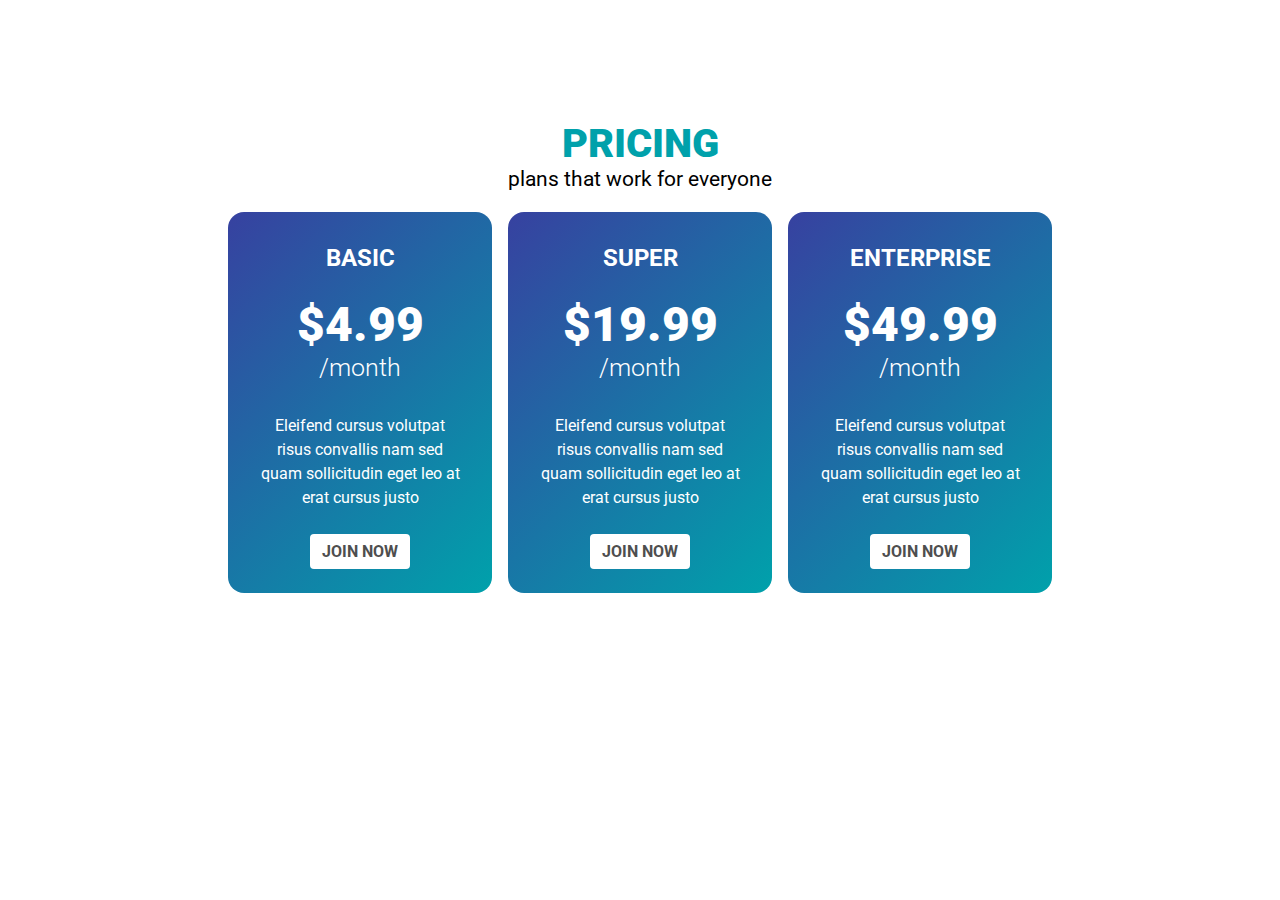
==== 02-pricing-cards-v1/code/index.html @ 5f148592 "rename classes using my naming scheme" ====
<!DOCTYPE html>
<html lang="en">

<head>
  <meta charset="UTF-8">
  <meta name="viewport" content="width=device-width, initial-scale=1.0">
  <title>Pricing</title>
  <link href="https://fonts.googleapis.com/css2?family=Roboto:wght@300;700;900&display=swap" rel="stylesheet">
  <link rel="stylesheet" href="styles.css">
</head>

<body>
  <h1>pricing</h1>
  <p class="p-subhead">plans that work for everyone</p>

  <div class="plans">
    <div class="plan">
      <h2 class="h2-plan">basic</h2>
      <p class="p-plan-price">
        $4.99<span>/month</span>
      </p>
      <p class="p-plan-description">Eleifend cursus volutpat risus convallis nam sed quam sollicitudin eget leo at erat cursus justo</p>
      <a href="#" class="a-btn-plan">Join Now</a>
    </div>

    <div class="plan">
      <h2 class="h2-plan">super</h2>
      <p class="p-plan-price">
        $19.99<span>/month</span>
      </p>
      <p class="p-plan-description">Eleifend cursus volutpat risus convallis nam sed quam sollicitudin eget leo at erat cursus justo</p>
      <a href="#" class="a-btn-plan">Join Now</a>
    </div>

    <div class="plan">
      <h2 class="h2-plan">Enterprise</h2>
      <p class="p-plan-price">
        $49.99<span>/month</span>
      </p>
      <p class="p-plan-description">Eleifend cursus volutpat risus convallis nam sed quam sollicitudin eget leo at erat cursus justo</p>
      <a href="#" class="a-btn-plan">Join Now</a>
    </div>
  </div>
</body>

</html>
---- 02-pricing-cards-v1/code/styles.css ----
body {
  font-family: "Roboto", sans-serif;
  text-align: center;
}

h1 {
  font-size: 2.5rem;
  text-transform: uppercase;
  color: #00a1ab;
  font-weight: 900;
  margin-top: 3em;
  margin-bottom: 0;
}

.p-subhead {
  font-size: 1.3125rem;
  margin-top: 0;
}

.plans {
  display: flex;
  justify-content: center;
}

.plan {
  color: #fff;
  background: linear-gradient(-45deg, #00a1ab, #3741a0);
  width: 200px;
  padding: 2em;
  border-radius: 1em;
  margin: 0 0.5em;
}

.h2-plan {
  text-transform: uppercase;
  margin: 0 0 1em;
}

.p-plan-price {
  font-size: 3rem;
  font-weight: 900;
  margin: 0;
}

.p-plan-price span {
  display: block;
  font-size: 1.5625rem;
  font-weight: 300;
}

.p-plan-description {
  margin: 2em 0;
  line-height: 1.5;
}

.a-btn-plan {
  background: white;
  color: #4e4e4e;
  text-decoration: none;
  padding: 0.5em 0.75em;
  border-radius: 0.25em;
  text-transform: uppercase;
  font-weight: 700;
}
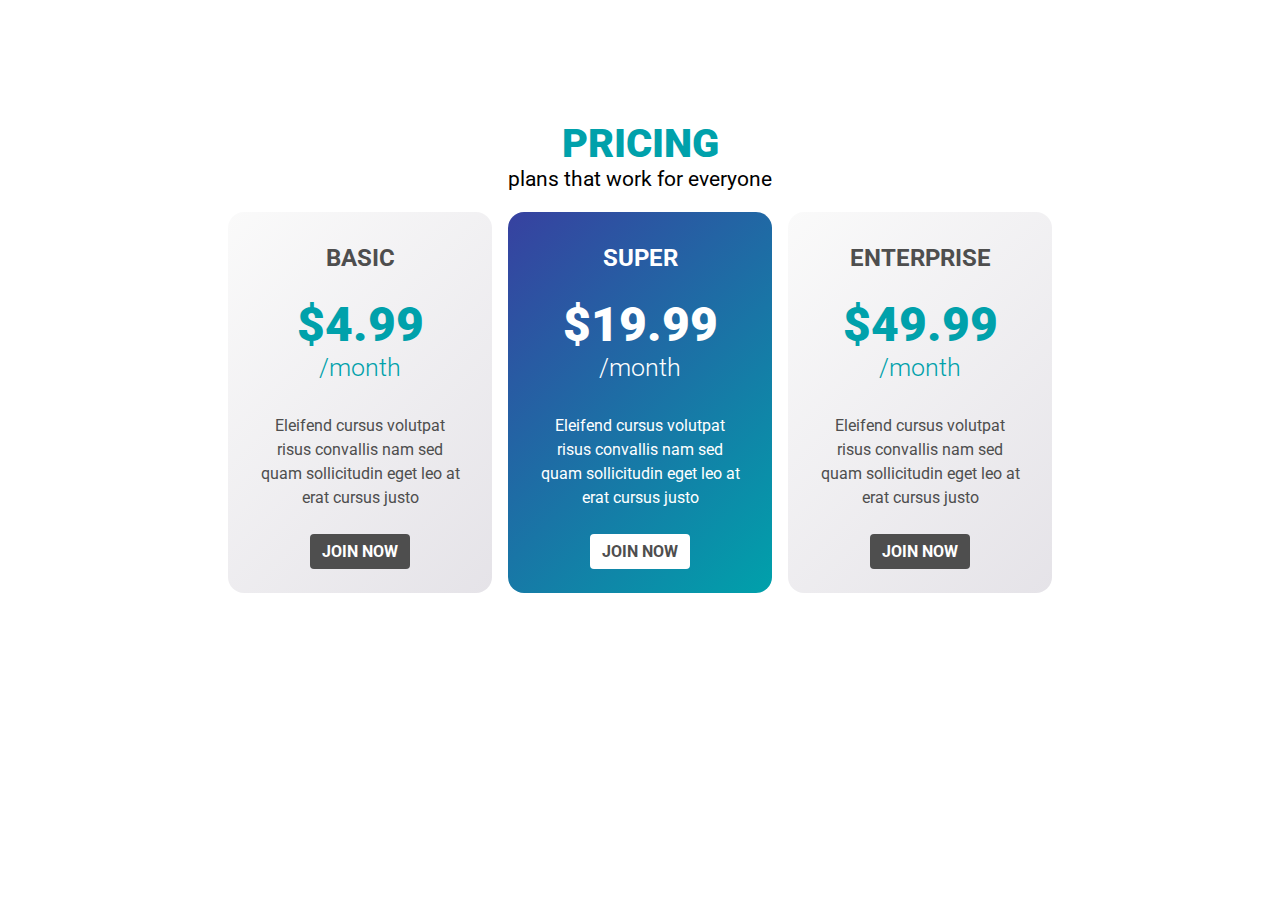
==== commit bc03da53: "apply colors per specs" ====
--- a/02-pricing-cards-v1/code/index.html
+++ b/02-pricing-cards-v1/code/index.html
@@ -16,27 +16,21 @@
   <div class="plans">
     <div class="plan">
       <h2 class="h2-plan">basic</h2>
-      <p class="p-plan-price">
-        $4.99<span>/month</span>
-      </p>
+      <p class="p-plan-price">$4.99<span>/month</span></p>
       <p class="p-plan-description">Eleifend cursus volutpat risus convallis nam sed quam sollicitudin eget leo at erat cursus justo</p>
       <a href="#" class="a-btn-plan">Join Now</a>
     </div>
 
-    <div class="plan">
+    <div class="plan prom">
       <h2 class="h2-plan">super</h2>
-      <p class="p-plan-price">
-        $19.99<span>/month</span>
-      </p>
+      <p class="p-plan-price prom">$19.99<span>/month</span></p>
       <p class="p-plan-description">Eleifend cursus volutpat risus convallis nam sed quam sollicitudin eget leo at erat cursus justo</p>
-      <a href="#" class="a-btn-plan">Join Now</a>
+      <a href="#" class="a-btn-plan prom">Join Now</a>
     </div>
 
     <div class="plan">
       <h2 class="h2-plan">Enterprise</h2>
-      <p class="p-plan-price">
-        $49.99<span>/month</span>
-      </p>
+      <p class="p-plan-price">$49.99<span>/month</span></p>
       <p class="p-plan-description">Eleifend cursus volutpat risus convallis nam sed quam sollicitudin eget leo at erat cursus justo</p>
       <a href="#" class="a-btn-plan">Join Now</a>
     </div>
--- a/02-pricing-cards-v1/code/styles.css
+++ b/02-pricing-cards-v1/code/styles.css
@@ -1,46 +1,62 @@
+/* ###### */
+/* GLOBAL */
+/* ------ */
+
+:root {
+  --clr-acc-base: #00CDAC;
+  --clr-acc-dark: #114243;
+  --clr-base:     #4E4E4E;
+  --clr-light:    #E5E3E8;
+  --clr-lighter:  #FAFAFA;
+  --clr-blue:     #3741a0;
+  --clr-teal:     #00a1ab;
+}
+
 body {
   font-family: "Roboto", sans-serif;
   text-align: center;
 }
 
+/* ########## */
+/* TYPOGRAPHY */
+/* ---------- */
+
 h1 {
   font-size: 2.5rem;
   text-transform: uppercase;
-  color: #00a1ab;
+  color: var(--clr-teal);
   font-weight: 900;
   margin-top: 3em;
   margin-bottom: 0;
 }
+
+/* ---------- */
+
+.h2-plan {
+  text-transform: uppercase;
+  margin: 0 0 1em;
+}
+
+.p-plan-description {
+  margin: 2em 0;
+  line-height: 1.5;
+}
+
+.p-plan-price {
+  color: var(--clr-teal);
+  font-size: 3rem;
+  font-weight: 900;
+  margin: 0;
+}
+
+.p-plan-price.prom { color: white; }
 
 .p-subhead {
   font-size: 1.3125rem;
   margin-top: 0;
 }
 
-.plans {
-  display: flex;
-  justify-content: center;
-}
-
-.plan {
-  color: #fff;
-  background: linear-gradient(-45deg, #00a1ab, #3741a0);
-  width: 200px;
-  padding: 2em;
-  border-radius: 1em;
-  margin: 0 0.5em;
-}
-
-.h2-plan {
-  text-transform: uppercase;
-  margin: 0 0 1em;
-}
-
-.p-plan-price {
-  font-size: 3rem;
-  font-weight: 900;
-  margin: 0;
-}
+/* ---------- */
 
 .p-plan-price span {
   display: block;
@@ -48,17 +64,40 @@
   font-weight: 300;
 }
 
-.p-plan-description {
-  margin: 2em 0;
-  line-height: 1.5;
-}
-
 .a-btn-plan {
-  background: white;
-  color: #4e4e4e;
+  background: var(--clr-base);
+  color: white;
   text-decoration: none;
   padding: 0.5em 0.75em;
   border-radius: 0.25em;
   text-transform: uppercase;
   font-weight: 700;
 }
+
+.a-btn-plan.prom {
+  background: white;
+  color: var(--clr-base);
+}
+
+/* ###### */
+/* LAYOUT */
+/* ------ */
+
+.plan {
+  background: linear-gradient(-45deg, var(--clr-light), var(--clr-lighter));
+  color: var(--clr-base);
+  width: 200px;
+  padding: 2em;
+  border-radius: 1em;
+  margin: 0 0.5em;
+}
+
+.plan.prom {
+  background: linear-gradient(-45deg, var(--clr-teal), var(--clr-blue));
+  color: white;
+}
+
+.plans {
+  display: flex;
+  justify-content: center;
+}
